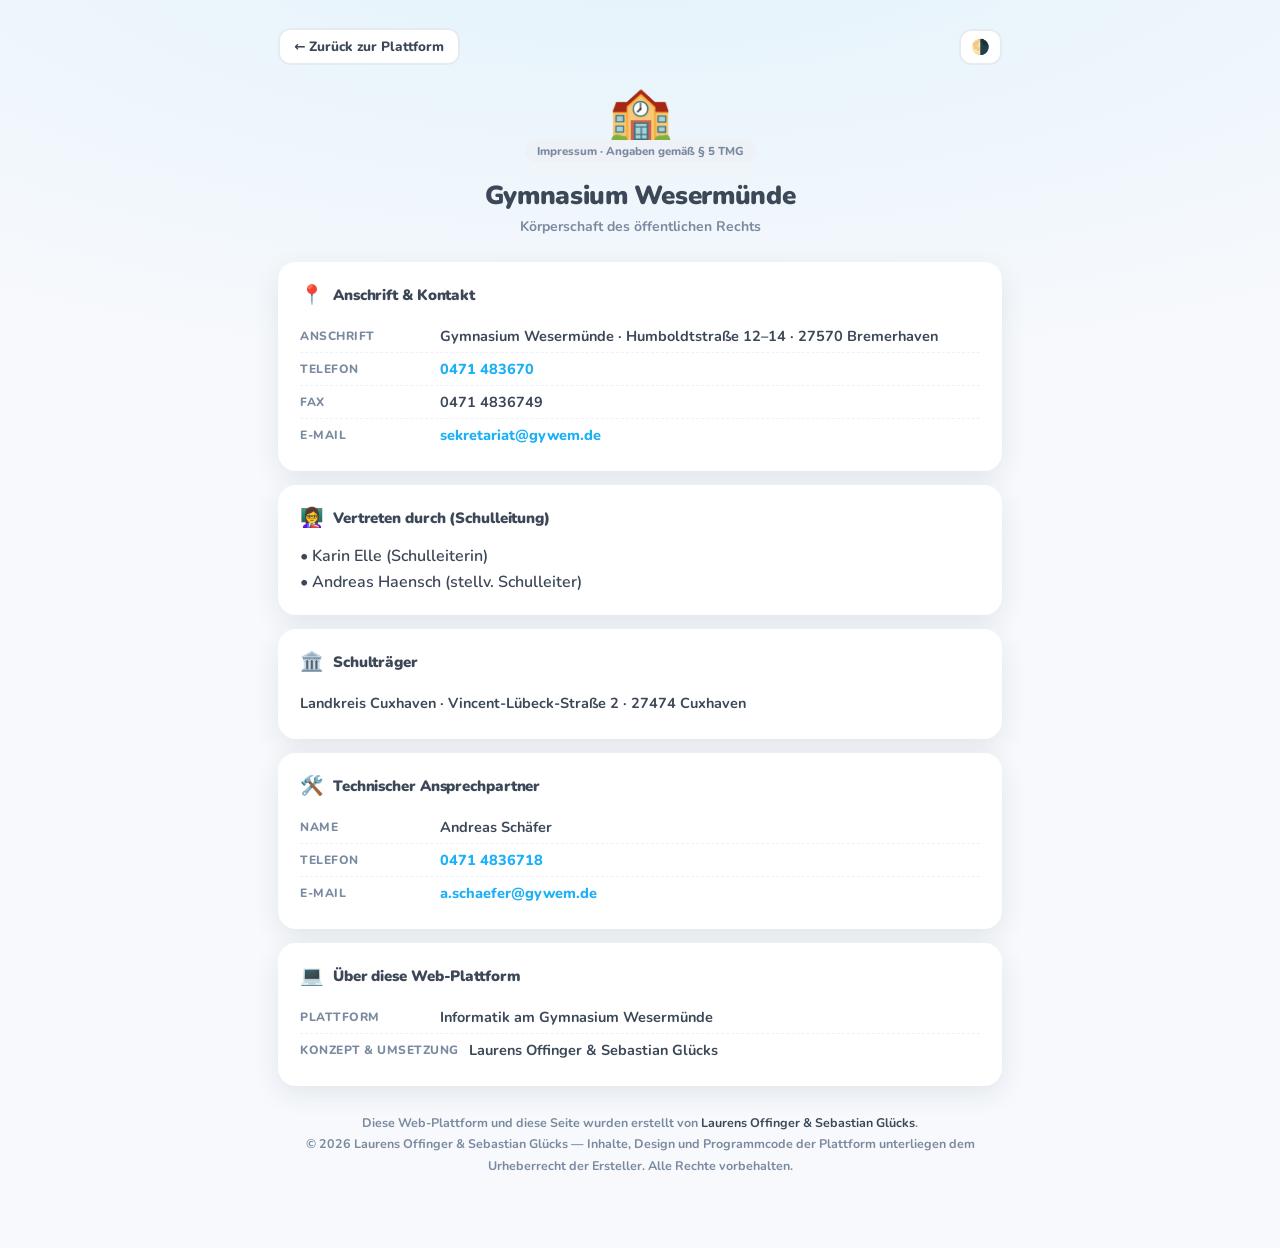
==== impressum.html @ 36ab43f6 "v2.33: Eigene Impressum-Seite im Plattform-Design - impressum.html NEU: Impressum im Duolingo-Stil d" ====
<!DOCTYPE html>
<html lang="de">
<head>
<meta charset="UTF-8">
<meta name="viewport" content="width=device-width, initial-scale=1.0">
<title>Impressum · Informatik am Gymnasium Wesermünde</title>
<link rel="icon" href="data:image/svg+xml,<svg xmlns='http://www.w3.org/2000/svg' viewBox='0 0 100 100'><text y='.9em' font-size='90'>🐹</text></svg>">
<link rel="preconnect" href="https://fonts.googleapis.com">
<link href="https://fonts.googleapis.com/css2?family=Nunito:ital,wght@0,400;0,600;0,700;0,800;0,900&display=swap" rel="stylesheet">

<script>
/* ============================================================================
   ✏️✏️✏️  HIER DIE IMPRESSUMS-DATEN BEARBEITEN  ✏️✏️✏️
   ----------------------------------------------------------------------------
   Einfach die Texte in Anführungszeichen ändern und die Datei speichern.
   Leere Felder ("") werden auf der Seite automatisch AUSGEBLENDET —
   so könnt ihr z. B. Aufsichtsbehörde oder Datenschutz später ergänzen.
   ============================================================================ */
const DATEN = {
  einrichtung:  "Gymnasium Wesermünde",
  rechtsform:   "Körperschaft des öffentlichen Rechts",
  strasse:      "Humboldtstraße 12–14",
  plzOrt:       "27570 Bremerhaven",
  telefon:      "0471 483670",
  fax:          "0471 4836749",
  email:        "sekretariat@gywem.de",

  leitung: [                                   // gesetzliche Vertretung
    "Karin Elle (Schulleiterin)",
    "Andreas Haensch (stellv. Schulleiter)",
  ],

  traeger:      "Landkreis Cuxhaven · Vincent-Lübeck-Straße 2 · 27474 Cuxhaven",

  technik: {                                   // technischer Ansprechpartner
    name:    "Andreas Schäfer",
    telefon: "0471 4836718",
    email:   "a.schaefer@gywem.de",
  },

  aufsicht:       "",   // z. B. "Niedersächsische Landesschulbehörde, …" (leer = ausgeblendet)
  datenschutz:    "",   // z. B. "Datenschutzbeauftragte:r: Name, E-Mail"   (leer = ausgeblendet)
  verantwortlich: "",   // Verantwortlich i. S. d. § 18 Abs. 2 MStV        (leer = ausgeblendet)

  plattform: {                                 // Angaben zu dieser Web-Plattform
    name:      "Informatik am Gymnasium Wesermünde",
    ersteller: "Laurens Offinger & Sebastian Glücks",
    jahr:      "2026",
  },
};
/* ======================= ENDE DES BEARBEITBAREN TEILS ======================= */
</script>

<style>
  :root{
    --green:#58cc02; --green-d:#46a302;
    --blue:#1cb0f6; --blue-d:#1899d6;
    --gold:#e7a13a; --red-d:#e63a3a;
    --ink:#3c4858; --muted:#7a8aa0; --line:#e6ebf2; --line2:#eef2f7;
    --bg:#f7f9fc; --card:#fff;
    --radius:18px; --shadow:0 8px 26px rgba(40,60,90,.10);
    font-family:"Nunito",system-ui,-apple-system,Segoe UI,Roboto,sans-serif;
  }
  :root[data-theme="dark"]{
    --ink:#dbe4ef; --muted:#8fa1b8; --line:#2a3340; --line2:#222b36;
    --bg:#10151c; --card:#151b24; --shadow:0 8px 26px rgba(0,0,0,.35);
  }
  *{box-sizing:border-box}
  body{margin:0;background:radial-gradient(1200px 500px at 50% -10%, rgba(28,176,246,.10), transparent), var(--bg);
       color:var(--ink);font-family:inherit;font-weight:600;min-height:100vh}
  .wrap{max-width:760px;margin:0 auto;padding:28px 18px 60px}
  .top{display:flex;align-items:center;gap:10px;margin-bottom:22px;flex-wrap:wrap}
  .back{display:inline-flex;align-items:center;gap:7px;background:var(--card);color:var(--ink);text-decoration:none;
        font-weight:800;font-size:13.5px;padding:9px 16px;border-radius:12px;box-shadow:0 0 0 2px var(--line) inset;transition:.12s}
  .back:hover{box-shadow:0 0 0 2px var(--blue) inset;color:var(--blue)}
  .theme{margin-left:auto;border:none;background:var(--card);box-shadow:0 0 0 2px var(--line) inset;border-radius:12px;
         padding:9px 12px;cursor:pointer;font-size:15px}
  .hero{text-align:center;margin:6px 0 26px}
  .hero .mascot{font-size:52px;line-height:1}
  .hero h1{font-weight:900;letter-spacing:-.3px;font-size:26px;margin:8px 0 4px}
  .hero p{color:var(--muted);font-weight:700;margin:0;font-size:14px}
  .card{background:var(--card);border-radius:var(--radius);box-shadow:var(--shadow);padding:20px 22px;margin-bottom:14px}
  .card h2{display:flex;align-items:center;gap:9px;font-size:15px;font-weight:900;margin:0 0 12px;letter-spacing:-.1px}
  .card h2 .ic{font-size:19px}
  .row{display:flex;gap:10px;padding:6px 0;border-bottom:1px dashed var(--line2);font-size:14.5px;flex-wrap:wrap}
  .row:last-child{border-bottom:none}
  .row .k{min-width:130px;color:var(--muted);font-weight:800;font-size:12px;text-transform:uppercase;letter-spacing:.5px;padding-top:2px}
  .row .v{flex:1;font-weight:700;min-width:200px}
  .row .v a{color:var(--blue);text-decoration:none;font-weight:800}
  .row .v a:hover{text-decoration:underline}
  ul.plain{margin:0;padding:0;list-style:none}
  ul.plain li{padding:2px 0}
  .copyright{margin-top:26px;text-align:center;color:var(--muted);font-size:12.5px;font-weight:700;line-height:1.7}
  .copyright b{color:var(--ink)}
  .badge{display:inline-block;background:var(--line2);border-radius:999px;padding:3px 12px;font-size:11.5px;font-weight:800;color:var(--muted);margin-bottom:8px}
</style>
</head>
<body>
<div class="wrap">
  <div class="top">
    <a class="back" href="index.html">← Zurück zur Plattform</a>
    <button class="theme" id="themeBtn" title="Design wechseln">🌗</button>
  </div>

  <div class="hero">
    <div class="mascot">🏫</div>
    <div class="badge">Impressum · Angaben gemäß § 5 TMG</div>
    <h1 id="hName"></h1>
    <p id="hForm"></p>
  </div>

  <div class="card">
    <h2><span class="ic">📍</span>Anschrift &amp; Kontakt</h2>
    <div class="row"><span class="k">Anschrift</span><span class="v" id="vAnschrift"></span></div>
    <div class="row"><span class="k">Telefon</span><span class="v" id="vTel"></span></div>
    <div class="row" id="rFax"><span class="k">Fax</span><span class="v" id="vFax"></span></div>
    <div class="row"><span class="k">E-Mail</span><span class="v" id="vMail"></span></div>
  </div>

  <div class="card">
    <h2><span class="ic">👩‍🏫</span>Vertreten durch (Schulleitung)</h2>
    <ul class="plain" id="vLeitung"></ul>
  </div>

  <div class="card">
    <h2><span class="ic">🏛️</span>Schulträger</h2>
    <div class="row"><span class="v" id="vTraeger" style="min-width:0"></span></div>
  </div>

  <div class="card" id="cTechnik">
    <h2><span class="ic">🛠️</span>Technischer Ansprechpartner</h2>
    <div class="row"><span class="k">Name</span><span class="v" id="vTechName"></span></div>
    <div class="row"><span class="k">Telefon</span><span class="v" id="vTechTel"></span></div>
    <div class="row"><span class="k">E-Mail</span><span class="v" id="vTechMail"></span></div>
  </div>

  <div class="card" id="cAufsicht" hidden>
    <h2><span class="ic">⚖️</span>Zuständige Aufsichtsbehörde</h2>
    <div class="row"><span class="v" id="vAufsicht" style="min-width:0"></span></div>
  </div>

  <div class="card" id="cDatenschutz" hidden>
    <h2><span class="ic">🔒</span>Datenschutz</h2>
    <div class="row"><span class="v" id="vDatenschutz" style="min-width:0"></span></div>
  </div>

  <div class="card" id="cVerantwortlich" hidden>
    <h2><span class="ic">📰</span>Verantwortlich i. S. d. § 18 Abs. 2 MStV</h2>
    <div class="row"><span class="v" id="vVerantwortlich" style="min-width:0"></span></div>
  </div>

  <div class="card">
    <h2><span class="ic">💻</span>Über diese Web-Plattform</h2>
    <div class="row"><span class="k">Plattform</span><span class="v" id="vPlatName"></span></div>
    <div class="row"><span class="k">Konzept &amp; Umsetzung</span><span class="v" id="vPlatBy"></span></div>
  </div>

  <p class="copyright" id="copyLine"></p>
</div>

<script>
/* Design hell/dunkel — nutzt dieselbe Einstellung wie die Plattform */
(function(){
  function pref(){ try{ return localStorage.getItem("themePref")||"auto"; }catch(e){ return "auto"; } }
  function dark(p){ return p==="dark" || (p==="auto" && window.matchMedia && window.matchMedia("(prefers-color-scheme:dark)").matches); }
  function apply(){ document.documentElement.setAttribute("data-theme", dark(pref())?"dark":"light"); }
  apply();
  document.getElementById("themeBtn").onclick = function(){
    var order=["auto","light","dark"], next=order[(order.indexOf(pref())+1)%order.length];
    try{ localStorage.setItem("themePref", next); }catch(e){}
    apply();
  };
})();

/* Daten (aus dem DATEN-Block oben) sicher in die Seite schreiben */
(function(){
  var D = DATEN;
  function set(id, text){ var el=document.getElementById(id); if(el) el.textContent = text; }
  function setLink(id, href, text){ var el=document.getElementById(id); if(!el) return;
    var a=document.createElement("a"); a.href=href; a.textContent=text; el.appendChild(a); }
  set("hName", D.einrichtung);
  set("hForm", D.rechtsform);
  set("vAnschrift", D.einrichtung + " · " + D.strasse + " · " + D.plzOrt);
  setLink("vTel", "tel:" + D.telefon.replace(/\s+/g,""), D.telefon);
  if(D.fax){ set("vFax", D.fax); } else { document.getElementById("rFax").hidden = true; }
  setLink("vMail", "mailto:" + D.email, D.email);
  var ul=document.getElementById("vLeitung");
  D.leitung.forEach(function(p){ var li=document.createElement("li"); li.textContent="• "+p; ul.appendChild(li); });
  set("vTraeger", D.traeger);
  if(D.technik && D.technik.name){
    set("vTechName", D.technik.name);
    setLink("vTechTel", "tel:" + D.technik.telefon.replace(/\s+/g,""), D.technik.telefon);
    setLink("vTechMail", "mailto:" + D.technik.email, D.technik.email);
  } else { document.getElementById("cTechnik").hidden = true; }
  [["aufsicht","cAufsicht","vAufsicht"],["datenschutz","cDatenschutz","vDatenschutz"],["verantwortlich","cVerantwortlich","vVerantwortlich"]]
    .forEach(function(x){ if(D[x[0]]){ document.getElementById(x[1]).hidden=false; set(x[2], D[x[0]]); } });
  set("vPlatName", D.plattform.name);
  set("vPlatBy", D.plattform.ersteller);
  var c=document.getElementById("copyLine");
  c.innerHTML = "Diese Web-Plattform und diese Seite wurden erstellt von <b>" + D.plattform.ersteller + "</b>.<br>" +
    "© " + D.plattform.jahr + " " + D.plattform.ersteller + " — Inhalte, Design und Programmcode der Plattform unterliegen dem Urheberrecht der Ersteller. Alle Rechte vorbehalten.";
})();
</script>
</body>
</html>
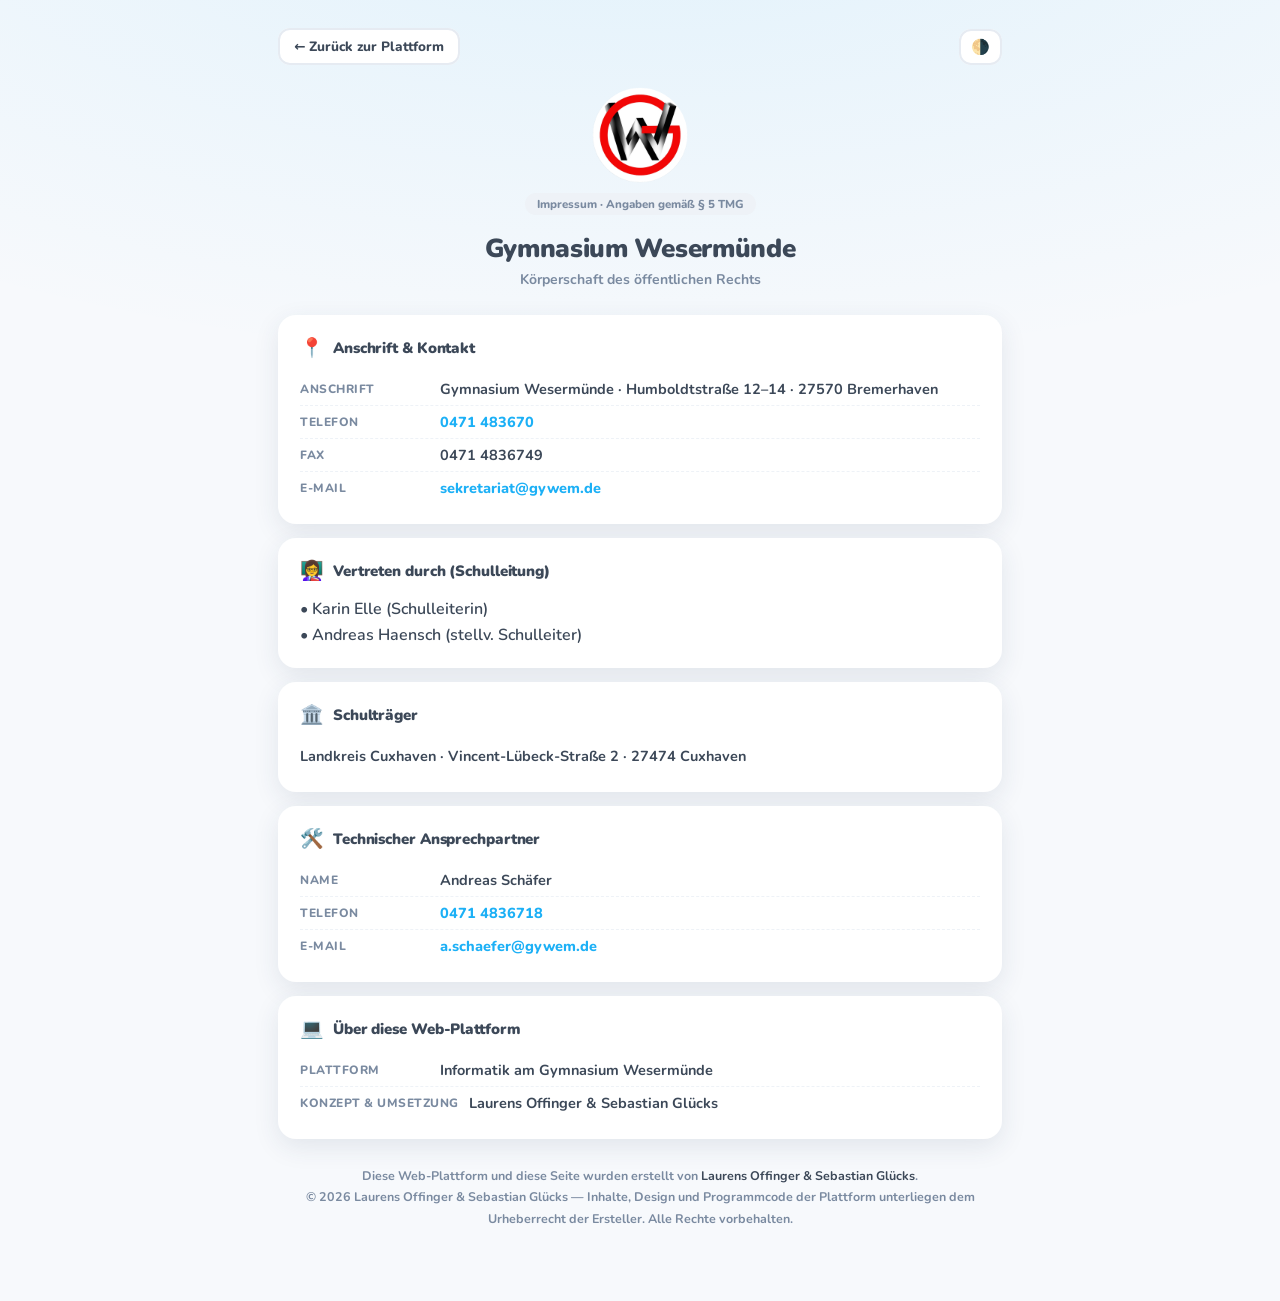
==== commit d73e85af: "v2.34: GW-Schullogo in Topbar, Login und Impressum - logo-gywem.png NEU: offizielles Logo des Gymnas" ====
--- a/impressum.html
+++ b/impressum.html
@@ -103,7 +103,7 @@
   </div>
 
   <div class="hero">
-    <div class="mascot">🏫</div>
+    <div class="mascot"><img src="logo-gywem.png" alt="Logo Gymnasium Wesermünde" style="height:96px;width:96px;object-fit:contain" onerror="this.outerHTML='🏫'"></div>
     <div class="badge">Impressum · Angaben gemäß § 5 TMG</div>
     <h1 id="hName"></h1>
     <p id="hForm"></p>
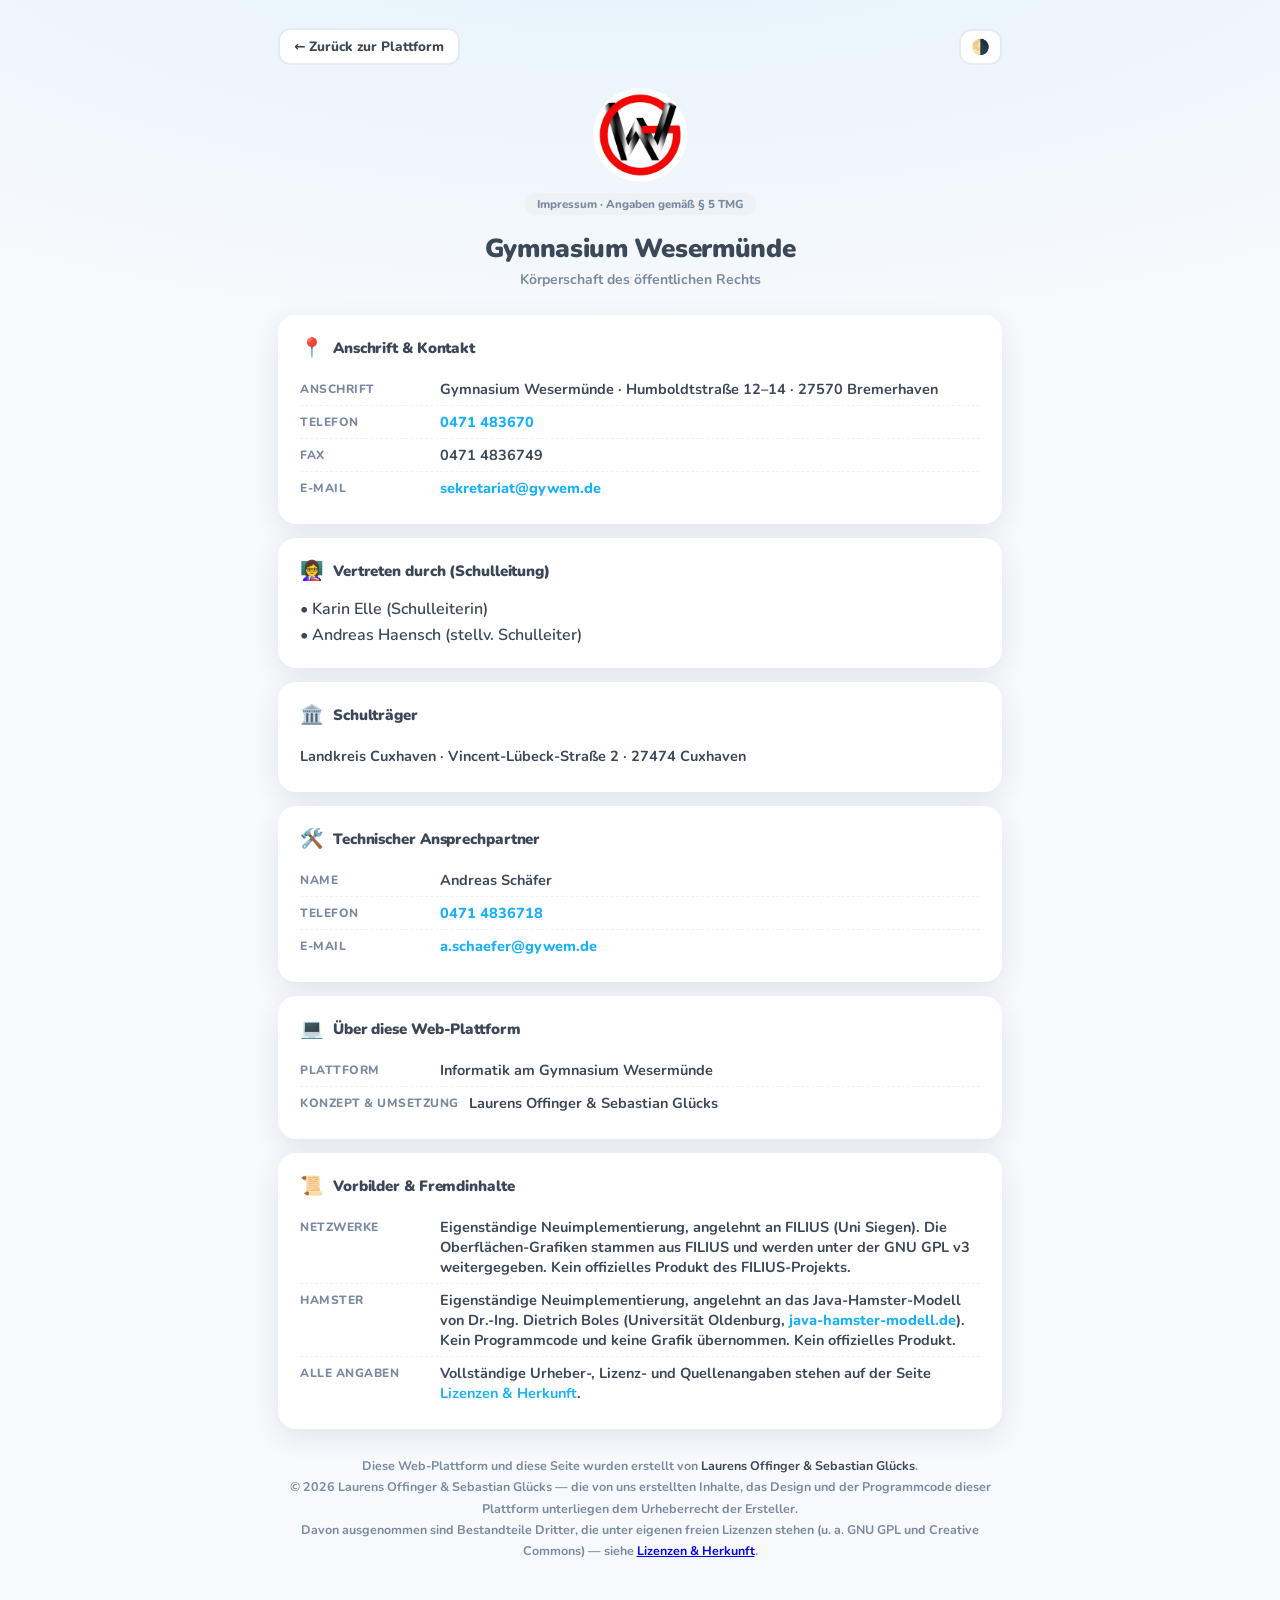
==== commit 37f9b931: "v2.38: Lizenzen und Herkunft korrekt ausweisen Ergebnis einer Lizenzpruefung der beiden nachgebauten" ====
--- a/impressum.html
+++ b/impressum.html
@@ -155,6 +155,19 @@
     <div class="row"><span class="k">Konzept &amp; Umsetzung</span><span class="v" id="vPlatBy"></span></div>
   </div>
 
+  <div class="card">
+    <h2><span class="ic">📜</span>Vorbilder &amp; Fremdinhalte</h2>
+    <div class="row"><span class="k">Netzwerke</span><span class="v">Eigenständige Neuimplementierung, angelehnt an
+      <b>FILIUS</b> (Uni Siegen). Die Oberflächen-Grafiken stammen aus FILIUS und werden unter der
+      <b>GNU GPL v3</b> weitergegeben. Kein offizielles Produkt des FILIUS-Projekts.</span></div>
+    <div class="row"><span class="k">Hamster</span><span class="v">Eigenständige Neuimplementierung, angelehnt an das
+      <b>Java-Hamster-Modell</b> von Dr.-Ing. Dietrich Boles (Universität Oldenburg,
+      <a href="https://www.java-hamster-modell.de/" target="_blank" rel="noopener">java-hamster-modell.de</a>).
+      Kein Programmcode und keine Grafik übernommen. Kein offizielles Produkt.</span></div>
+    <div class="row"><span class="k">Alle Angaben</span><span class="v">Vollständige Urheber-, Lizenz- und
+      Quellenangaben stehen auf der Seite <a href="lizenzen.html"><b>Lizenzen &amp; Herkunft</b></a>.</span></div>
+  </div>
+
   <p class="copyright" id="copyLine"></p>
 </div>
 
@@ -198,7 +211,10 @@
   set("vPlatBy", D.plattform.ersteller);
   var c=document.getElementById("copyLine");
   c.innerHTML = "Diese Web-Plattform und diese Seite wurden erstellt von <b>" + D.plattform.ersteller + "</b>.<br>" +
-    "© " + D.plattform.jahr + " " + D.plattform.ersteller + " — Inhalte, Design und Programmcode der Plattform unterliegen dem Urheberrecht der Ersteller. Alle Rechte vorbehalten.";
+    "© " + D.plattform.jahr + " " + D.plattform.ersteller + " — die von uns erstellten Inhalte, das Design und der " +
+    "Programmcode dieser Plattform unterliegen dem Urheberrecht der Ersteller.<br>" +
+    "Davon ausgenommen sind Bestandteile Dritter, die unter eigenen freien Lizenzen stehen " +
+    "(u. a. GNU GPL und Creative Commons) — siehe <a href=\"lizenzen.html\">Lizenzen &amp; Herkunft</a>.";
 })();
 </script>
 </body>
